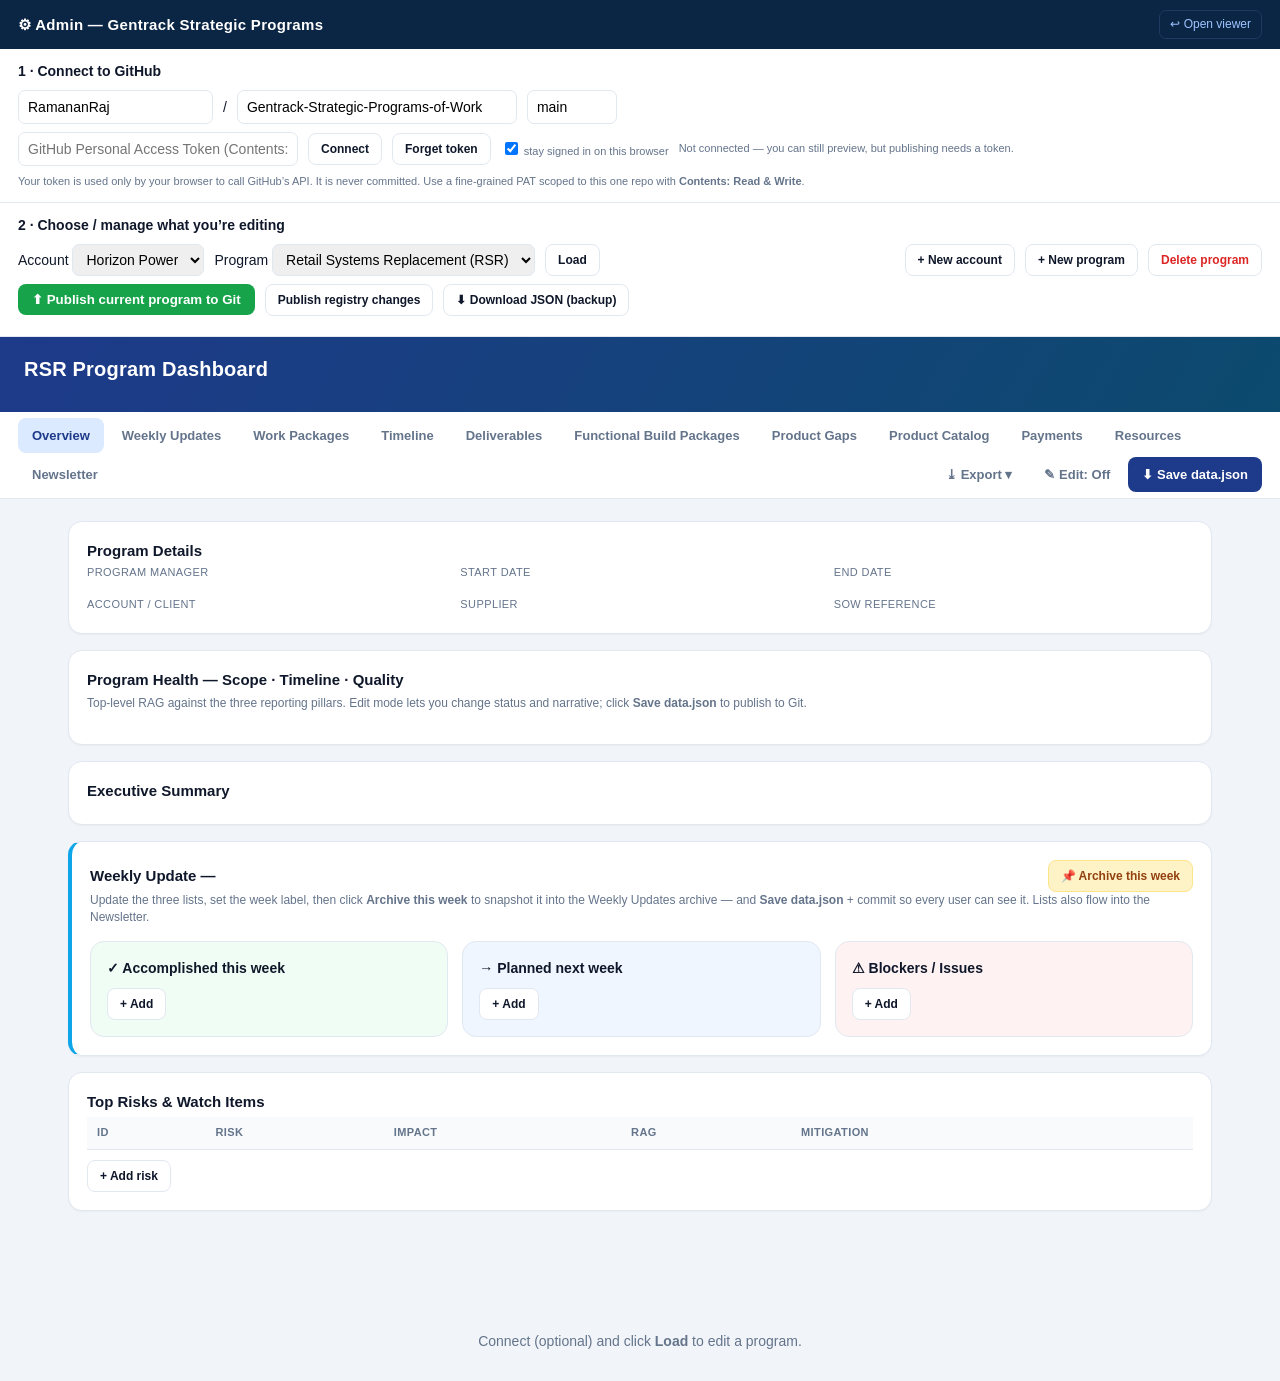
==== admin.html @ 1097aaf5 "Add Export menu: Email, Slack, PowerPoint (.pptx), Print" ====
<!DOCTYPE html>
<html lang="en">
<head>
<meta charset="UTF-8">
<meta name="viewport" content="width=device-width, initial-scale=1.0">
<meta http-equiv="Cache-Control" content="no-cache, no-store, must-revalidate">
<meta http-equiv="Pragma" content="no-cache">
<meta http-equiv="Expires" content="0">
<title>Admin · Gentrack Strategic Programs of Work</title>
<link rel="stylesheet" href="styles.css?v=20260617r">
</head>
<body class="admin-mode">

<div class="portfolio">
  <span class="pf-title">⚙ Admin — Gentrack Strategic Programs</span>
  <span class="spacer"></span>
  <a class="adminlink" href="index.html">↩ Open viewer</a>
</div>

<div class="adminbar">
  <h2>1 · Connect to GitHub</h2>
  <div class="adminrow">
    <input id="ghOwner" placeholder="owner" value="RamananRaj" title="GitHub owner/org">
    <span>/</span>
    <input id="ghRepo" class="wide" placeholder="repo" value="Gentrack-Strategic-Programs-of-Work">
    <input id="ghBranch" placeholder="branch" value="main" style="width:90px">
  </div>
  <div class="adminrow">
    <input id="ghToken" type="password" placeholder="GitHub Personal Access Token (Contents: Read & Write)">
    <button class="toolbtn" id="btnConnect">Connect</button>
    <button class="toolbtn" id="btnForget" title="Clear the saved token from this browser">Forget token</button>
    <label class="pill-note"><input type="checkbox" id="ghRemember" checked> stay signed in on this browser</label>
    <span id="ghStatus" class="pill-note">Not connected — you can still preview, but publishing needs a token.</span>
  </div>
  <div class="pill-note">Your token is used only by your browser to call GitHub’s API. It is never committed. Use a fine-grained PAT scoped to this one repo with <b>Contents: Read &amp; Write</b>.</div>
</div>

<div class="adminbar">
  <h2>2 · Choose / manage what you’re editing</h2>
  <div class="adminrow">
    <span class="pf-sel">Account
      <select id="accountSel"></select>
    </span>
    <span class="pf-sel">Program
      <select id="programSel"></select>
    </span>
    <button class="toolbtn" id="btnLoad">Load</button>
    <span style="flex:1"></span>
    <button class="toolbtn" id="btnNewAccount">+ New account</button>
    <button class="toolbtn" id="btnNewProgram">+ New program</button>
    <button class="toolbtn" id="btnDeleteProgram" style="color:var(--red)">Delete program</button>
  </div>
  <div class="adminrow">
    <button class="pubbtn" id="btnPublish">⬆ Publish current program to Git</button>
    <button class="toolbtn" id="btnPublishReg">Publish registry changes</button>
    <button class="toolbtn" id="btnDownload">⬇ Download JSON (backup)</button>
    <span id="saveStatus" class="pill-note"></span>
  </div>
</div>

<div id="dash"></div>
<div id="loadMsg" style="padding:30px;text-align:center;color:#64748b">Connect (optional) and click <b>Load</b> to edit a program.</div>

<!-- Add Program modal -->
<div class="modal-back" id="programModal">
  <div class="modal">
    <h3>Add Program</h3>
    <p class="sub">Create a program under a Strategic Account. It will be added to the portfolio and published to Git.</p>
    <label>Strategic Account</label>
    <select id="mpAccount"></select>
    <label>Program name</label>
    <input id="mpName" placeholder="e.g. Billing Uplift">
    <label>Program Manager (PM)</label>
    <input id="mpPM" placeholder="e.g. Ram Raj">
    <div class="row2">
      <div><label>Start date</label><input id="mpStart" type="date"></div>
      <div><label>End date</label><input id="mpEnd" type="date"></div>
    </div>
    <label>Start from</label>
    <select id="mpTemplate">
      <option value="template">RSR template (11 work packages + milestones)</option>
      <option value="blank">Blank program</option>
    </select>
    <div class="actions">
      <button class="toolbtn" data-close="programModal">Cancel</button>
      <button class="pubbtn" id="mpCreate">Create program</button>
    </div>
  </div>
</div>

<!-- Add Account modal -->
<div class="modal-back" id="accountModal">
  <div class="modal">
    <h3>Add Strategic Account</h3>
    <p class="sub">A Strategic Account groups one or more programs (e.g. Horizon Power).</p>
    <label>Account name</label>
    <input id="maName" placeholder="e.g. Horizon Power">
    <div class="actions">
      <button class="toolbtn" data-close="accountModal">Cancel</button>
      <button class="pubbtn" id="maCreate">Create account</button>
    </div>
  </div>
</div>

<script src="app.js?v=20260617r"></script>
<script>
/* ---------------- GitHub API layer ---------------- */
const GH={owner:'',repo:'',branch:'main',token:''};
let REG=null, regSha=null, progSha=null, regDirty=false;

function b64e(s){return btoa(unescape(encodeURIComponent(s)));}
function b64d(s){return decodeURIComponent(escape(atob(s)));}
function hdr(){const h={'Accept':'application/vnd.github+json'}; if(GH.token)h['Authorization']='Bearer '+GH.token; return h;}
function readGH(){ GH.owner=ghOwner.value.trim(); GH.repo=ghRepo.value.trim(); GH.branch=(ghBranch.value.trim()||'main'); GH.token=ghToken.value.trim(); }
function apiUrl(path){return `https://api.github.com/repos/${GH.owner}/${GH.repo}/contents/${path}?ref=${GH.branch}`;}

async function ghGet(path){
  const r=await fetch(apiUrl(path),{headers:hdr()});
  if(r.status===404) return {json:null,sha:null};
  if(!r.ok) throw new Error('GET '+path+' → '+r.status);
  const j=await r.json();
  return {json:JSON.parse(b64d(j.content)), sha:j.sha};
}
async function ghPut(path,obj,msg,sha){
  if(!GH.token) throw new Error('No token — cannot publish.');
  const body={message:msg, content:b64e(JSON.stringify(obj,null,2)), branch:GH.branch};
  if(sha) body.sha=sha;
  const r=await fetch(`https://api.github.com/repos/${GH.owner}/${GH.repo}/contents/${path}`,
    {method:'PUT',headers:Object.assign({'Content-Type':'application/json'},hdr()),body:JSON.stringify(body)});
  if(!r.ok) throw new Error('PUT '+path+' → '+r.status+' '+(await r.text()).slice(0,200));
  return r.json();
}
function setStatus(el,msg,ok){ const e=document.getElementById(el); e.textContent=msg; e.className='pill-note '+(ok===true?'gh-ok':ok===false?'gh-bad':''); }

/* ---------------- registry & data loading ---------------- */
async function loadRegistry(){
  // Prefer GitHub (authenticated, freshest); fall back to local fetch for preview.
  if(GH.token){ const r=await ghGet('registry.json'); REG=r.json; regSha=r.sha; }
  else { const res=await fetch('registry.json?_='+Date.now()); REG=await res.json(); regSha=null; }
  regDirty=false;
}
function fillAccounts(){
  accountSel.innerHTML=(REG.accounts||[]).map(a=>`<option value="${a.id}">${a.name}</option>`).join('');
  fillPrograms();
}
function curAccount(){ return (REG.accounts||[]).find(a=>a.id===accountSel.value); }
function fillPrograms(){
  const a=curAccount();
  programSel.innerHTML=((a&&a.programs)||[]).map(p=>`<option value="${p.id}">${p.name}</option>`).join('');
}
function curProgram(){ const a=curAccount(); return a&&a.programs.find(p=>p.id===programSel.value); }

async function loadProgram(){
  const p=curProgram(); if(!p){ alert('No program selected. Add one first.'); return; }
  let data;
  if(GH.token){ const r=await ghGet(p.file); data=r.json; progSha=r.sha; }
  else { const res=await fetch(p.file+'?_='+Date.now()); data=await res.json(); progSha=null; }
  document.getElementById('loadMsg').textContent='';
  setData(data); EDIT=true; renderAll();
  // turn edit mode on visibly
  const et=document.getElementById('editToggle'); if(et){ et.textContent='✎ Edit: On'; et.style.background='var(--amberbg)'; }
  setStatus('saveStatus','Loaded "'+p.name+'". Edit below, then Publish.',true);
}

/* ---------------- actions ---------------- */
async function doConnect(silent){
  readGH();
  if(ghRemember.checked && GH.token) localStorage.setItem('gh_pat',GH.token);
  if(!ghRemember.checked) localStorage.removeItem('gh_pat');
  localStorage.setItem('gh_owner',GH.owner); localStorage.setItem('gh_repo',GH.repo); localStorage.setItem('gh_branch',GH.branch);
  try{
    if(GH.token){
      const r=await fetch(`https://api.github.com/repos/${GH.owner}/${GH.repo}`,{headers:hdr()});
      if(!r.ok) throw new Error(r.status===401?'Bad/expired token':r.status===404?'Repo not found / no access':('HTTP '+r.status));
    }
    await loadRegistry(); fillAccounts();
    setStatus('ghStatus', GH.token?'Connected ✓ — publishing enabled.':'Preview mode (no token).', GH.token?true:null);
  }catch(e){ setStatus('ghStatus','Connection failed: '+e.message+(silent?' — re-enter your token.':''),false); }
}
document.getElementById('btnConnect').onclick=()=>doConnect(false);
document.getElementById('btnForget').onclick=function(){
  localStorage.removeItem('gh_pat'); ghToken.value=''; GH.token=''; ghRemember.checked=false;
  setStatus('ghStatus','Token forgotten on this browser. Preview mode.',null);
};

document.getElementById('btnLoad').onclick=()=>loadProgram().catch(e=>setStatus('saveStatus',e.message,false));
document.getElementById('accountSel').onchange=fillPrograms;

document.getElementById('btnPublish').onclick=async function(){
  const p=curProgram(); if(!p){ alert('No program selected.'); return; }
  if(!GH.token){ alert('Enter a token and Connect to publish.'); return; }
  if(!DATA||!DATA.meta){ alert('Load a program first.'); return; }
  try{
    setStatus('saveStatus','Publishing…');
    DATA.meta.reportDate=new Date().toISOString().slice(0,10);
    // Always resolve the current sha so updating an existing file never 422s.
    if(!progSha){ try{ const ex=await ghGet(p.file); progSha=ex.sha; }catch(e){} }
    const res=await ghPut(p.file, DATA, 'Update '+p.name+' — '+DATA.meta.reportDate, progSha);
    progSha=res.content.sha;
    setStatus('saveStatus','Published ✓ — live in ~1 min at the Pages URL.',true);
  }catch(e){ setStatus('saveStatus','Publish failed: '+e.message,false); }
};

document.getElementById('btnPublishReg').onclick=async function(){
  if(!GH.token){ alert('Enter a token and Connect to publish.'); return; }
  try{
    setStatus('saveStatus','Publishing registry…');
    const res=await ghPut('registry.json', REG, 'Update registry (accounts/programs)', regSha);
    regSha=res.content.sha; regDirty=false;
    setStatus('saveStatus','Registry published ✓',true);
  }catch(e){ setStatus('saveStatus','Registry publish failed: '+e.message,false); }
};

/* ----- in-page modals (replace browser prompts) ----- */
function openModal(id){ document.getElementById(id).classList.add('open'); }
function closeModal(id){ document.getElementById(id).classList.remove('open'); }
document.querySelectorAll('[data-close]').forEach(b=>b.onclick=()=>closeModal(b.dataset.close));
document.querySelectorAll('.modal-back').forEach(m=>m.onclick=e=>{ if(e.target===m) m.classList.remove('open'); });

document.getElementById('btnNewAccount').onclick=function(){
  if(!REG){ alert('Load the portfolio first (Connect).'); return; }
  maName.value=''; openModal('accountModal'); maName.focus();
};
document.getElementById('maCreate').onclick=function(){
  const name=maName.value.trim(); if(!name){ maName.focus(); return; }
  const id=slug(name);
  if(REG.accounts.some(a=>a.id===id)){ alert('An account with that id already exists.'); return; }
  REG.accounts.push({id,name,programs:[]}); regDirty=true;
  fillAccounts(); accountSel.value=id; fillPrograms();
  closeModal('accountModal');
  setStatus('saveStatus','Account "'+name+'" added. Add a program, or click "Publish registry changes" to save.',true);
};

document.getElementById('btnNewProgram').onclick=function(){
  if(!REG||!REG.accounts.length){ alert('Create an account first.'); return; }
  // populate account dropdown, preselect current
  mpAccount.innerHTML=REG.accounts.map(a=>`<option value="${a.id}">${a.name}</option>`).join('');
  if(curAccount()) mpAccount.value=curAccount().id;
  mpName.value=''; mpPM.value=''; mpStart.value=''; mpEnd.value=''; mpTemplate.value='template';
  openModal('programModal'); mpName.focus();
};
document.getElementById('mpCreate').onclick=async function(){
  const acc=REG.accounts.find(a=>a.id===mpAccount.value); if(!acc){ alert('Pick an account.'); return; }
  const name=mpName.value.trim(); if(!name){ mpName.focus(); return; }
  const id=slug(name);
  if(acc.programs.some(p=>p.id===id)){ alert('A program with that id already exists in this account.'); return; }
  const pm=mpPM.value.trim(), start=mpStart.value, end=mpEnd.value;
  const file='programs/'+acc.id+'-'+id+'.json';
  const data=(mpTemplate.value==='template')?templateData(name,acc.name):blankData(name,acc.name);
  data.meta.projectManager=pm; if(start)data.meta.programStartDate=start; data.meta.programEndDate=end||'';
  let newSha=null;
  try{
    if(GH.token){ const res=await ghPut(file, data, 'Create program '+name, null); newSha=res.content.sha; }
    else { setStatus('saveStatus','No token: program added locally only. Connect + Publish to save the file.',null); }
  }catch(e){ setStatus('saveStatus','Could not create file: '+e.message,false); return; }
  acc.programs.push({id,name,file,pm,startDate:start,endDate:end}); regDirty=true;
  // switch selection to the new account+program
  fillAccounts(); accountSel.value=acc.id; fillPrograms(); programSel.value=id;
  if(GH.token){ try{ const r=await ghPut('registry.json',REG,'Add program '+name,regSha); regSha=r.content.sha; regDirty=false; }catch(e){} }
  setData(data); EDIT=true; progSha=newSha; renderAll();
  const et=document.getElementById('editToggle'); if(et){ et.textContent='✎ Edit: On'; et.style.background='var(--amberbg)'; }
  document.getElementById('loadMsg').textContent='';
  closeModal('programModal');
  setStatus('saveStatus','Program "'+name+'" created under '+acc.name+(GH.token?' and published ✓':' (local)'),true);
};

document.getElementById('btnDeleteProgram').onclick=async function(){
  const a=curAccount(); const p=curProgram(); if(!p){ alert('No program selected.'); return; }
  if(!confirm('Remove "'+p.name+'" from the portfolio? (The data file stays in the repo; it just won’t be listed.)')) return;
  a.programs=a.programs.filter(x=>x.id!==p.id); regDirty=true;
  fillPrograms();
  if(GH.token){ try{ const r=await ghPut('registry.json',REG,'Remove program '+p.name,regSha); regSha=r.content.sha; regDirty=false; setStatus('saveStatus','Program removed ✓',true);}catch(e){ setStatus('saveStatus','Failed: '+e.message,false);} }
  else setStatus('saveStatus','Removed locally. Publish registry to save.',null);
};

document.getElementById('btnDownload').onclick=function(){
  if(!DATA||!DATA.meta){ alert('Load a program first.'); return; }
  const blob=new Blob([JSON.stringify(DATA,null,2)],{type:'application/json'});
  const a=document.createElement('a');a.href=URL.createObjectURL(blob);
  a.download=(curProgram()?curProgram().id:'program')+'.json';a.click();
};

/* ---------------- helpers ---------------- */
function slug(s){return s.toLowerCase().replace(/[^a-z0-9]+/g,'-').replace(/^-|-$/g,'').slice(0,40);}
function blankData(name,account){
  return {meta:{program:name,subtitle:'',client:account,supplier:'Gentrack Pty Ltd',sowRef:'',reportOwner:'Ram Raj',projectManager:'',reportDate:new Date().toISOString().slice(0,10),reportWeek:'Week ending '+new Date().toISOString().slice(0,10),programStartDate:new Date().toISOString().slice(0,10),programEndDate:'',programStart:'Month 0',programDuration:'',overallStatus:'Green',overallNarrative:''},
    pillars:[{id:'scope',name:'Scope',status:'Green',summary:''},{id:'timeline',name:'Timeline',status:'Green',summary:''},{id:'quality',name:'Quality',status:'Green',summary:''}],
    workPackages:[],milestones:[],deliverables:[],stories:[],gaps:[],catalog:[],risks:[],
    weekly:{accomplishments:[],planned:[],blockers:[]},weeklyUpdates:[],payments:[],resources:[]};
}
function templateData(name,account){
  const d=blankData(name,account);
  d.meta.subtitle='M2C / Billing implementation';
  d.meta.programDuration='16 delivery months (DM0–DM16)';
  const wps=[["WP1","Technical Design Validation – Configure – Build","Design & Build"],["WP2","System Testing","Testing"],["WP3","Data Migration","Data Migration"],["WP4","Integration Rebuild","Design & Build"],["WP5","End-to-End Testing Cycles","Testing"],["WP6","Training (Train the Trainer)","Training"],["WP7","Production Readiness and Cutover","Cutover"],["WP8","Hypercare Support & Warranty","Hypercare"],["WP9","Inflight Transactions","Plan & Initiation"],["WP10","Meter Data Conversion","Cutover"],["WP11","Legacy System Decommissioning","Post Go-Live"]];
  d.workPackages=wps.map(([id,nm,ph])=>({id,name:nm,owner:'Gentrack',status:'Not Started',pct:0,rag:'Green',phase:ph,scopeNote:'',deliverables:'',note:'',entry:[],exit:[]}));
  const ms=[["PM1","DM0","Readiness","Kick Off","SOW Signature","—"],["PM2","DM1","Plan & Initiation","Build Start","Implementation Schedule","10%"],["PM3","DM6","Design & Build","Build End","Customisation Solution Design + ICDs","15%"],["PM4","DM7","System Testing","SIT Start","Test Summary Report","10%"],["PM5","DM10","Testing","SIT End","Final SIT Report","10%"],["PM6","DM10","Data Migration","Trial Migration End","Data Migration Design + Report","10%"],["PM7","DM12","Testing","UAT End","UAT Report + Migration Cutover Strategy","10%"],["PM8","DM14","Cutover & Hypercare","Go-Live & Hypercare Start","CAB Report + Deployment Runbook","10%"],["PM9","DM16","Cutover & Hypercare","Hypercare End","Program Closure Report","5%"]];
  d.milestones=ms.map(([id,dm,ph,nm,del,pct])=>({id,delMonth:dm,phase:ph,name:nm,trigger:del,pct,status:'Not Started',deliverables:del}));
  d.payments=ms.map(([id,dm,ph,nm,del,pct])=>({id,delMonth:dm,milestone:nm,pct,amount:'',status:'Not Due'}));
  return d;
}

/* ---------------- boot ---------------- */
(function boot(){
  mountDashboard('dash');
  ghOwner.value=localStorage.getItem('gh_owner')||ghOwner.value;
  ghRepo.value=localStorage.getItem('gh_repo')||ghRepo.value;
  ghBranch.value=localStorage.getItem('gh_branch')||ghBranch.value;
  const saved=localStorage.getItem('gh_pat');
  if(saved){
    // token remembered → sign in automatically, no need to re-enter each refresh
    ghToken.value=saved; ghRemember.checked=true;
    setStatus('ghStatus','Reconnecting…');
    doConnect(true);
  } else {
    // no token → load registry read-only for preview
    fetch('registry.json?_='+Date.now()).then(r=>r.json()).then(reg=>{ REG=reg; fillAccounts(); })
      .catch(()=>setStatus('ghStatus','Could not read registry.json locally. Connect with a token.',false));
  }
})();
</script>
</body>
</html>
---- styles.css ----
:root{
    --bg:#0f172a; --panel:#ffffff; --ink:#0f172a; --muted:#64748b; --line:#e2e8f0;
    --green:#16a34a; --greenbg:#dcfce7; --amber:#d97706; --amberbg:#fef3c7;
    --red:#dc2626; --redbg:#fee2e2; --blue:#2563eb; --bluebg:#dbeafe; --grey:#94a3b8; --greybg:#f1f5f9;
    --brand:#1e3a8a; --brand2:#0ea5e9;
  }
  *{box-sizing:border-box}
  body{margin:0;font-family:-apple-system,BlinkMacSystemFont,"Segoe UI",Roboto,Helvetica,Arial,sans-serif;background:#f1f5f9;color:var(--ink);font-size:14px;line-height:1.45}
  header.top{background:linear-gradient(120deg,var(--brand),#0c4a6e);color:#fff;padding:18px 24px}
  header.top h1{margin:0;font-size:20px;font-weight:700;letter-spacing:.2px}
  header.top .sub{opacity:.9;font-size:13px;margin-top:3px}
  header.top .meta{display:flex;flex-wrap:wrap;gap:18px;margin-top:10px;font-size:12px;opacity:.92}
  .wrap{max-width:1180px;margin:0 auto;padding:0 18px 60px}
  nav.tabs{display:flex;flex-wrap:wrap;gap:4px;background:#fff;border-bottom:1px solid var(--line);position:sticky;top:0;z-index:20;padding:6px 18px}
  nav.tabs button{border:0;background:transparent;padding:10px 14px;font-size:13px;font-weight:600;color:var(--muted);cursor:pointer;border-radius:8px}
  nav.tabs button.active{background:var(--bluebg);color:var(--brand)}
  nav.tabs .spacer{flex:1}
  .toolbtn{border:1px solid var(--line);background:#fff;border-radius:8px;padding:8px 12px;font-size:12px;font-weight:600;cursor:pointer;color:var(--ink)}
  .toolbtn.primary{background:var(--brand);color:#fff;border-color:var(--brand)}
  .toolbtn.warn{background:var(--amberbg);border-color:#fde68a;color:#92400e}
  section.tab{display:none;padding-top:18px}
  section.tab.active{display:block}
  .card{background:#fff;border:1px solid var(--line);border-radius:14px;padding:18px;margin-bottom:16px;box-shadow:0 1px 2px rgba(15,23,42,.04)}
  h2.sec{font-size:15px;margin:0 0 4px;font-weight:700}
  .hint{color:var(--muted);font-size:12px;margin:0 0 14px}
  .grid3{display:grid;grid-template-columns:repeat(3,1fr);gap:14px}
  .pillar{border-radius:14px;padding:16px;border:1px solid var(--line)}
  .pillar h3{margin:0 0 6px;font-size:14px;display:flex;align-items:center;gap:8px}
  .pillar p{margin:0;font-size:12.5px;color:#334155}
  .badge{display:inline-block;padding:2px 10px;border-radius:999px;font-size:11px;font-weight:700}
  .b-green{background:var(--greenbg);color:#166534}
  .b-amber{background:var(--amberbg);color:#92400e}
  .b-red{background:var(--redbg);color:#991b1b}
  .b-blue{background:var(--bluebg);color:#1e40af}
  .b-grey{background:var(--greybg);color:#475569}
  table{width:100%;border-collapse:collapse;font-size:12.5px}
  th,td{text-align:left;padding:8px 10px;border-bottom:1px solid var(--line);vertical-align:top}
  th{background:#f8fafc;font-size:11px;text-transform:uppercase;letter-spacing:.4px;color:var(--muted);position:sticky}
  tr:hover td{background:#fafcff}
  .pillcell{white-space:nowrap}
  .prog{height:8px;background:#eef2f7;border-radius:99px;overflow:hidden;min-width:70px}
  .prog > i{display:block;height:100%;border-radius:99px}
  .editable[contenteditable=true]{outline:1px dashed #cbd5e1;border-radius:4px;padding:1px 3px;background:#fffef5}
  select.st{font:inherit;border:1px solid var(--line);border-radius:6px;padding:3px 6px;background:#fff}
  .timeline{position:relative;overflow-x:auto;padding:10px 0}
  .tlrow{display:grid;grid-template-columns:170px 1fr;gap:10px;align-items:center;margin-bottom:8px}
  .tlbar{position:relative;height:30px;background:#f1f5f9;border-radius:8px}
  .tlseg{position:absolute;top:3px;height:24px;border-radius:6px;display:flex;align-items:center;justify-content:center;color:#fff;font-size:10.5px;font-weight:700;padding:0 6px;white-space:nowrap;overflow:hidden}
  .tlaxis{display:grid;grid-template-columns:170px 1fr;gap:10px;font-size:10px;color:var(--muted);margin-bottom:4px}
  .tlaxis .ticks{display:flex;justify-content:space-between}
  .kpis{display:grid;grid-template-columns:repeat(4,1fr);gap:12px;margin-bottom:4px}
  .kpi{background:#fff;border:1px solid var(--line);border-radius:12px;padding:12px 14px}
  .kpi .n{font-size:24px;font-weight:800}
  .kpi .l{font-size:11px;color:var(--muted);text-transform:uppercase;letter-spacing:.4px}
  .legend{display:flex;gap:14px;flex-wrap:wrap;font-size:11.5px;color:var(--muted);margin-top:6px}
  .dot{display:inline-block;width:10px;height:10px;border-radius:3px;margin-right:5px;vertical-align:-1px}
  .addrow{margin-top:10px}
  .news{max-width:760px;margin:0 auto}
  .news .paper{background:#fff;border:1px solid var(--line);border-radius:12px;padding:26px;font-size:13.5px}
  .news h1{font-size:19px;margin:0 0 2px;color:var(--brand)}
  .news h3{font-size:13px;text-transform:uppercase;letter-spacing:.6px;color:var(--brand2);border-bottom:2px solid var(--line);padding-bottom:4px;margin:20px 0 8px}
  .news ul{margin:6px 0;padding-left:18px}
  .footer{color:var(--muted);font-size:11px;text-align:center;margin-top:30px}
  .row-actions{white-space:nowrap}
  .xbtn{border:0;background:transparent;color:var(--red);cursor:pointer;font-weight:700}
  .wpdrill{background:#fff;border:1px solid var(--line);border-left-width:3px;border-radius:10px;margin-bottom:8px;overflow:hidden}
  .wpdrill>summary{list-style:none;cursor:pointer;padding:10px 14px;display:flex;align-items:center;gap:8px;font-size:13px;user-select:none}
  .wpdrill>summary::-webkit-details-marker{display:none}
  .wpdrill>summary:hover{background:#f8fafc}
  .wpdrill .wpdrill-tri{transition:transform .15s;color:var(--muted);font-size:11px}
  .wpdrill[open] .wpdrill-tri{transform:rotate(90deg)}
  .wpdrill-body{padding:4px 16px 16px;font-size:12.5px;border-top:1px solid var(--line)}
  .critcols{display:grid;grid-template-columns:1fr 1fr;gap:14px;margin-top:8px}
  .critcol{border-radius:10px;padding:10px 12px}
  .critcol.entry{background:#f0fdf4;border:1px solid #bbf7d0}
  .critcol.exit{background:#eff6ff;border:1px solid #bfdbfe}
  .critcol h4{margin:0 0 6px;font-size:12px;text-transform:uppercase;letter-spacing:.4px}
  .critcol.entry h4{color:#166534}.critcol.exit h4{color:#1e40af}
  .critlist{margin:0;padding-left:18px}.critlist li{margin:3px 0}
  @media(max-width:760px){.critcols{grid-template-columns:1fr}}
  @media(max-width:760px){.grid3,.kpis{grid-template-columns:1fr 1fr}.tlrow,.tlaxis{grid-template-columns:110px 1fr}}
  @media print{nav.tabs,header.top .meta,.no-print{display:none!important}.card{break-inside:avoid}}

/* ---- multi-program portfolio bar ---- */
.portfolio{background:#0b2545;color:#fff;padding:10px 18px;display:flex;align-items:center;gap:14px;flex-wrap:wrap}
.portfolio .pf-title{font-weight:800;font-size:15px;letter-spacing:.3px}
.portfolio .pf-sel{display:flex;align-items:center;gap:6px;font-size:12px}
.portfolio select{font:inherit;border:1px solid #1e3a5f;background:#13315c;color:#fff;border-radius:7px;padding:5px 8px}
.portfolio .spacer{flex:1}
.portfolio a.adminlink{color:#9ec5ff;font-size:12px;text-decoration:none;border:1px solid #1e3a5f;padding:5px 10px;border-radius:7px}
/* hide editing affordances in read-only viewer */
body.view-mode #editToggle, body.view-mode #download, body.view-mode #archiveWeek, body.view-mode .addrow{display:none!important}
/* admin panel */
.adminbar{background:#fff;border-bottom:1px solid var(--line);padding:12px 18px}
.adminbar h2{margin:0 0 8px;font-size:14px}
.adminrow{display:flex;gap:10px;flex-wrap:wrap;align-items:center;margin-bottom:8px}
.adminrow input,.adminrow select{font:inherit;border:1px solid var(--line);border-radius:7px;padding:6px 9px}
.adminrow input[type=password],.adminrow input.wide{min-width:280px}
.gh-ok{color:var(--green);font-weight:700}.gh-bad{color:var(--red);font-weight:700}
.pubbtn{background:var(--green);color:#fff;border:0;border-radius:8px;padding:8px 14px;font-weight:700;cursor:pointer}
.pill-note{font-size:11px;color:var(--muted)}
.pgrid{display:grid;grid-template-columns:repeat(3,1fr);gap:14px}
.pgrid .l{font-size:11px;color:var(--muted);text-transform:uppercase;letter-spacing:.4px;margin-bottom:2px}
.pgrid .editable{font-size:13px;font-weight:600}
@media(max-width:760px){.pgrid{grid-template-columns:1fr 1fr}}
/* in-page modal (replaces browser prompts) */
.modal-back{position:fixed;inset:0;background:rgba(15,23,42,.5);display:none;align-items:flex-start;justify-content:center;z-index:100;padding:60px 16px}
.modal-back.open{display:flex}
.modal{background:#fff;border-radius:14px;max-width:520px;width:100%;padding:22px;box-shadow:0 20px 60px rgba(0,0,0,.3)}
.modal h3{margin:0 0 4px;font-size:16px}
.modal .sub{color:var(--muted);font-size:12px;margin:0 0 16px}
.modal label{display:block;font-size:12px;font-weight:600;color:#334155;margin:10px 0 4px}
.modal input,.modal select{width:100%;font:inherit;border:1px solid var(--line);border-radius:8px;padding:8px 10px}
.modal .row2{display:grid;grid-template-columns:1fr 1fr;gap:12px}
.modal .actions{display:flex;justify-content:flex-end;gap:10px;margin-top:18px}
/* Gantt / Plan on a Page */
.mvbtn{border:0;background:transparent;color:#475569;cursor:pointer;font-weight:700;padding:2px 5px;vertical-align:middle}
.row-actions{white-space:nowrap;text-align:right}
.row-actions>button{vertical-align:middle}
.subbtn{border:1px solid var(--line);background:#fff;color:var(--brand);border-radius:6px;padding:3px 9px;font-size:11px;font-weight:700;cursor:pointer;margin-right:8px;vertical-align:middle}
.subbtn:hover{background:var(--bluebg)}
.mvbtn[disabled]{opacity:.25;cursor:default}
.gantt{min-width:760px;border:1px solid var(--line);border-radius:10px;overflow:hidden}
.grow{display:flex;border-bottom:1px solid var(--line)}
.grow:last-child{border-bottom:0}
.glabel{flex:0 0 200px;padding:6px 10px;font-size:12px;font-weight:600;background:#faf7f5;display:flex;align-items:center}
.gtrack{position:relative;flex:1;min-height:24px}
.ghead{background:#5b4636;color:#fff;font-weight:700}
.ghead.glabel{background:#5b4636;color:#fff}
.gcell{position:absolute;top:0;height:100%;font-size:10px;text-align:center;border-left:1px solid rgba(255,255,255,.15);color:#fff;padding-top:3px;line-height:1.1}
.ggrid{position:absolute;top:0;bottom:0;width:1px;background:#eef2f7}
.gbar{position:absolute;height:20px;border-radius:5px;color:#fff;font-size:10.5px;font-weight:600;line-height:20px;padding:0 6px;white-space:nowrap;overflow:hidden;text-overflow:ellipsis;box-shadow:0 1px 2px rgba(0,0,0,.2)}
.gflag{position:absolute;top:0;font-size:10.5px;font-weight:700;color:#7c2d12;white-space:nowrap;transform:translateX(-2px);background:rgba(255,255,255,.85);padding:0 3px;border-radius:3px;z-index:3}
.gmile{position:absolute;top:0;bottom:0;width:0;border-left:1.5px dashed #b91c1c;opacity:.5;z-index:1}
.seg-toggle{display:inline-flex;gap:0;background:#fff;border:1px solid var(--line);border-radius:10px;overflow:hidden;margin-bottom:14px}
.seg-toggle button{border:0;background:#fff;padding:9px 16px;font-size:13px;font-weight:600;color:var(--muted);cursor:pointer}
.seg-toggle button.active{background:var(--brand);color:#fff}
.gbar-lbl{pointer-events:none;display:block;overflow:hidden;text-overflow:ellipsis;white-space:nowrap}
.gbar.gbar-out{overflow:visible}
.gbar.gbar-out .gbar-lbl{position:absolute;left:100%;top:0;padding-left:6px;color:#1e293b;overflow:visible;text-overflow:clip}
.gbar-edit{cursor:grab}
.gbar-edit:active{cursor:grabbing}
.gh-l,.gh-r{position:absolute;top:0;bottom:0;width:8px;cursor:ew-resize;z-index:5}
.gh-l{left:0;border-left:2px solid rgba(255,255,255,.6)}
.gh-r{right:0;border-right:2px solid rgba(255,255,255,.6)}
.drag-tip{position:fixed;display:none;z-index:200;background:#0f172a;color:#fff;font-size:12px;font-weight:700;padding:5px 9px;border-radius:6px;pointer-events:none;box-shadow:0 4px 12px rgba(0,0,0,.3)}
.exp-wrap{position:relative;display:inline-block}
.exp-menu{position:absolute;right:0;top:calc(100% + 4px);background:#fff;border:1px solid var(--line);border-radius:10px;box-shadow:0 8px 24px rgba(15,23,42,.18);display:none;flex-direction:column;min-width:200px;z-index:50;overflow:hidden}
.exp-menu.open{display:flex}
.exp-menu button{border:0;background:#fff;text-align:left;padding:10px 14px;font-size:13px;cursor:pointer;color:var(--ink)}
.exp-menu button:hover{background:var(--bluebg)}
input[type=color]{width:36px;height:24px;border:1px solid var(--line);border-radius:5px;padding:0;background:none;cursor:pointer}
.gedit-grid{display:grid;grid-template-columns:1fr;gap:18px}
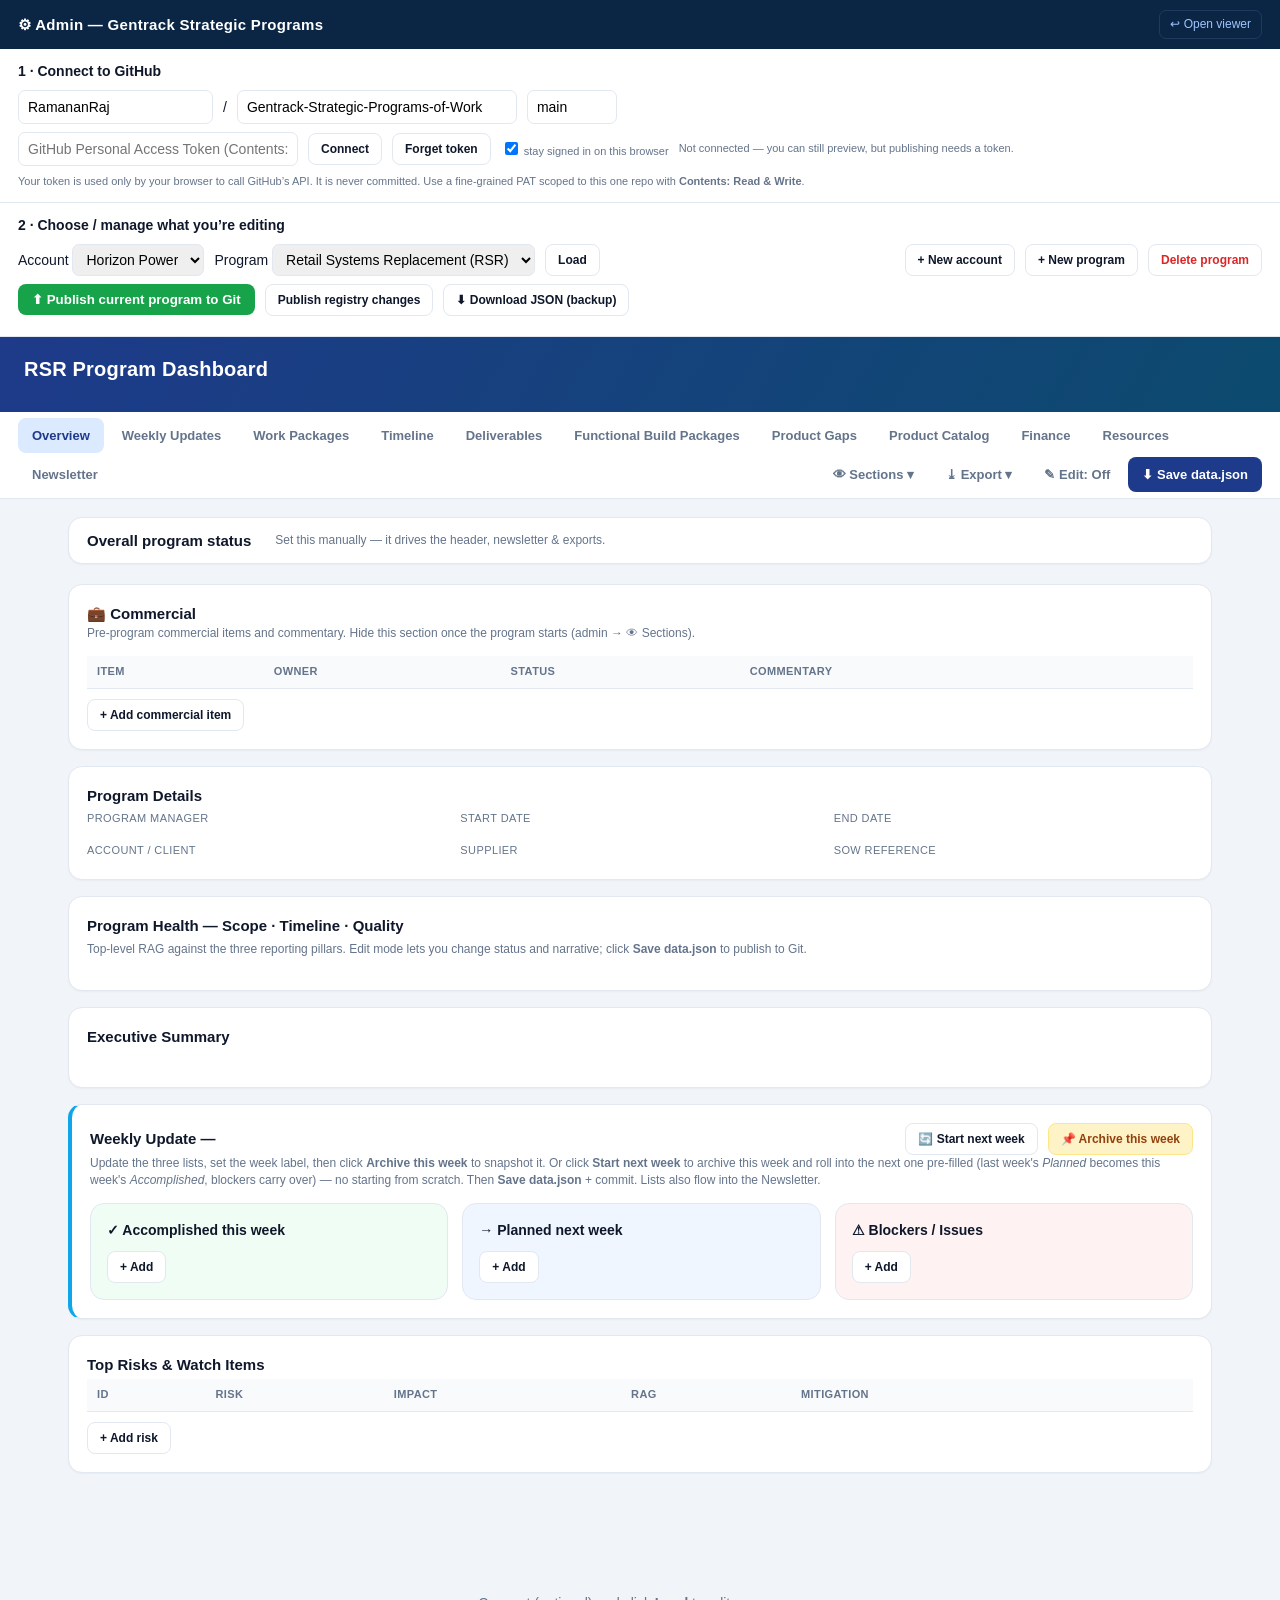
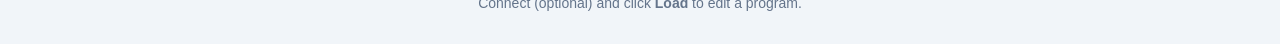
==== commit 930297b5: "Admin: auto-recover from 409 sha conflict on publish (re-fetch current sha and retry once)" ====
--- a/admin.html
+++ b/admin.html
@@ -7,7 +7,7 @@
 <meta http-equiv="Pragma" content="no-cache">
 <meta http-equiv="Expires" content="0">
 <title>Admin · Gentrack Strategic Programs of Work</title>
-<link rel="stylesheet" href="styles.css?v=20260617r">
+<script>document.write('<link rel="stylesheet" href="styles.css?_='+Date.now()+'">');</script>
 </head>
 <body class="admin-mode">
 
@@ -102,7 +102,6 @@
   </div>
 </div>
 
-<script src="app.js?v=20260617r"></script>
 <script>
 /* ---------------- GitHub API layer ---------------- */
 const GH={owner:'',repo:'',branch:'main',token:''};
@@ -121,13 +120,22 @@
   const j=await r.json();
   return {json:JSON.parse(b64d(j.content)), sha:j.sha};
 }
-async function ghPut(path,obj,msg,sha){
+async function ghPut(path,obj,msg,sha,_retried){
   if(!GH.token) throw new Error('No token — cannot publish.');
   const body={message:msg, content:b64e(JSON.stringify(obj,null,2)), branch:GH.branch};
   if(sha) body.sha=sha;
   const r=await fetch(`https://api.github.com/repos/${GH.owner}/${GH.repo}/contents/${path}`,
     {method:'PUT',headers:Object.assign({'Content-Type':'application/json'},hdr()),body:JSON.stringify(body)});
-  if(!r.ok) throw new Error('PUT '+path+' → '+r.status+' '+(await r.text()).slice(0,200));
+  if(!r.ok){
+    const txt=await r.text();
+    // 409 = the file changed on GitHub since we loaded it (stale sha). Re-fetch the
+    // current sha and retry once so a terminal push / second tab doesn't block saving.
+    if(r.status===409 && !_retried){
+      const cur=await ghGet(path);
+      return ghPut(path,obj,msg,cur.sha,true);
+    }
+    throw new Error('PUT '+path+' → '+r.status+' '+txt.slice(0,200));
+  }
   return r.json();
 }
 function setStatus(el,msg,ok){ const e=document.getElementById(el); e.textContent=msg; e.className='pill-note '+(ok===true?'gh-ok':ok===false?'gh-bad':''); }
@@ -301,7 +309,7 @@
 }
 
 /* ---------------- boot ---------------- */
-(function boot(){
+function boot(){
   mountDashboard('dash');
   ghOwner.value=localStorage.getItem('gh_owner')||ghOwner.value;
   ghRepo.value=localStorage.getItem('gh_repo')||ghRepo.value;
@@ -317,7 +325,9 @@
     fetch('registry.json?_='+Date.now()).then(r=>r.json()).then(reg=>{ REG=reg; fillAccounts(); })
       .catch(()=>setStatus('ghStatus','Could not read registry.json locally. Connect with a token.',false));
   }
-})();
+}
+/* load app.js fresh every visit (defeats stale cache), then boot */
+(function(){var s=document.createElement('script');s.src='app.js?_='+Date.now();s.onload=function(){boot();};document.body.appendChild(s);})();
 </script>
 </body>
 </html>
--- a/styles.css
+++ b/styles.css
@@ -24,6 +24,17 @@
   .card{background:#fff;border:1px solid var(--line);border-radius:14px;padding:18px;margin-bottom:16px;box-shadow:0 1px 2px rgba(15,23,42,.04)}
   h2.sec{font-size:15px;margin:0 0 4px;font-weight:700}
   .hint{color:var(--muted);font-size:12px;margin:0 0 14px}
+  .news-pick{border:1px solid var(--line);border-radius:10px;padding:10px 12px;margin:8px 0 16px;background:#f8fafc}
+  .news-pick>summary{cursor:pointer;font-weight:700;font-size:13px;color:#1e293b;list-style:none;user-select:none}
+  .news-pick>summary::-webkit-details-marker{display:none}
+  .news-pick>summary::before{content:"\25B8";display:inline-block;margin-right:6px;transition:transform .15s}
+  .news-pick[open]>summary::before{transform:rotate(90deg)}
+  .nl-block{margin:0 0 14px;break-inside:avoid;page-break-inside:avoid}
+  .nl-block:last-child{margin-bottom:0}
+  .overall-bar{display:flex;align-items:center;gap:12px;flex-wrap:wrap;background:#fff;border:1px solid var(--line);border-radius:14px;padding:12px 18px;margin-bottom:16px;box-shadow:0 1px 2px rgba(15,23,42,.04)}
+  .overall-bar .overall-label{font-weight:800;font-size:15px;color:#0f172a}
+  .overall-bar .overall-hint{color:var(--muted);font-size:12px}
+  .overall-bar select.st{font-size:14px;padding:4px 8px}
   .grid3{display:grid;grid-template-columns:repeat(3,1fr);gap:14px}
   .pillar{border-radius:14px;padding:16px;border:1px solid var(--line)}
   .pillar h3{margin:0 0 6px;font-size:14px;display:flex;align-items:center;gap:8px}
@@ -124,7 +135,15 @@
 .gantt{min-width:760px;border:1px solid var(--line);border-radius:10px;overflow:hidden}
 .grow{display:flex;border-bottom:1px solid var(--line)}
 .grow:last-child{border-bottom:0}
-.glabel{flex:0 0 200px;padding:6px 10px;font-size:12px;font-weight:600;background:#faf7f5;display:flex;align-items:center}
+.glabel{flex:0 0 200px;padding:6px 10px;font-size:12px;font-weight:600;background:#faf7f5;display:flex;flex-direction:column;justify-content:center}
+.glane-name{font-weight:800;font-size:12.5px;color:#0f172a}
+.gsub-name{font-size:11px;color:#475569;padding-left:6px;margin-top:1px;font-style:italic}
+.grow.glane-top{border-top:2px solid #cbd5e1}
+.glabel.two-col{flex-direction:row;padding:0;align-items:stretch}
+.glabel.two-col .glabel-stream{flex:0 0 92px;padding:6px 8px;font-weight:800;font-size:12px;color:#0f172a;display:flex;align-items:center;border-right:1px solid #e7e1dc}
+.glabel.two-col .glabel-sub{flex:1;padding:6px 8px;font-size:11px;color:#475569;font-style:italic;display:flex;align-items:center}
+.grow.has-sub .gtrack{background:#fcfbfa}
+.gtrack.gsub-alt{background:#f4f6f8!important}
 .gtrack{position:relative;flex:1;min-height:24px}
 .ghead{background:#5b4636;color:#fff;font-weight:700}
 .ghead.glabel{background:#5b4636;color:#fff}
@@ -133,6 +152,8 @@
 .gbar{position:absolute;height:20px;border-radius:5px;color:#fff;font-size:10.5px;font-weight:600;line-height:20px;padding:0 6px;white-space:nowrap;overflow:hidden;text-overflow:ellipsis;box-shadow:0 1px 2px rgba(0,0,0,.2)}
 .gflag{position:absolute;top:0;font-size:10.5px;font-weight:700;color:#7c2d12;white-space:nowrap;transform:translateX(-2px);background:rgba(255,255,255,.85);padding:0 3px;border-radius:3px;z-index:3}
 .gmile{position:absolute;top:0;bottom:0;width:0;border-left:1.5px dashed #b91c1c;opacity:.5;z-index:1}
+.gflag-edit{cursor:ew-resize}
+.gflag-edit:hover{text-decoration:underline}
 .seg-toggle{display:inline-flex;gap:0;background:#fff;border:1px solid var(--line);border-radius:10px;overflow:hidden;margin-bottom:14px}
 .seg-toggle button{border:0;background:#fff;padding:9px 16px;font-size:13px;font-weight:600;color:var(--muted);cursor:pointer}
 .seg-toggle button.active{background:var(--brand);color:#fff}
@@ -145,6 +166,18 @@
 .gh-l{left:0;border-left:2px solid rgba(255,255,255,.6)}
 .gh-r{right:0;border-right:2px solid rgba(255,255,255,.6)}
 .drag-tip{position:fixed;display:none;z-index:200;background:#0f172a;color:#fff;font-size:12px;font-weight:700;padding:5px 9px;border-radius:6px;pointer-events:none;box-shadow:0 4px 12px rgba(0,0,0,.3)}
+.rich-bar{position:fixed;display:none;z-index:300;gap:2px;background:#0f172a;border-radius:8px;padding:3px;box-shadow:0 6px 18px rgba(0,0,0,.3)}
+.rich-bar button{border:0;background:transparent;color:#fff;font-size:13px;cursor:pointer;padding:4px 8px;border-radius:5px;min-width:28px}
+.rich-bar button:hover{background:#1e3a8a}
+.editable.rich ul{margin:4px 0;padding-left:20px}
+.editable.rich{min-height:1.2em}
+.li-actions{white-space:nowrap;margin-left:4px}
+nav.tabs button.tab-hidden{opacity:.45}
+nav.tabs button.tab-hidden::after{content:'🙈';font-size:10px;margin-left:3px}
+.section-hidden{outline:2px dashed #f59e0b;outline-offset:2px}
+.sec-hidden-badge{display:none;font-size:11px;font-weight:700;color:#92400e;background:var(--amberbg);padding:2px 8px;border-radius:999px}
+.section-hidden .sec-hidden-badge{display:inline-block}
+body.view-mode #sectionsWrap{display:none}
 .exp-wrap{position:relative;display:inline-block}
 .exp-menu{position:absolute;right:0;top:calc(100% + 4px);background:#fff;border:1px solid var(--line);border-radius:10px;box-shadow:0 8px 24px rgba(15,23,42,.18);display:none;flex-direction:column;min-width:200px;z-index:50;overflow:hidden}
 .exp-menu.open{display:flex}
